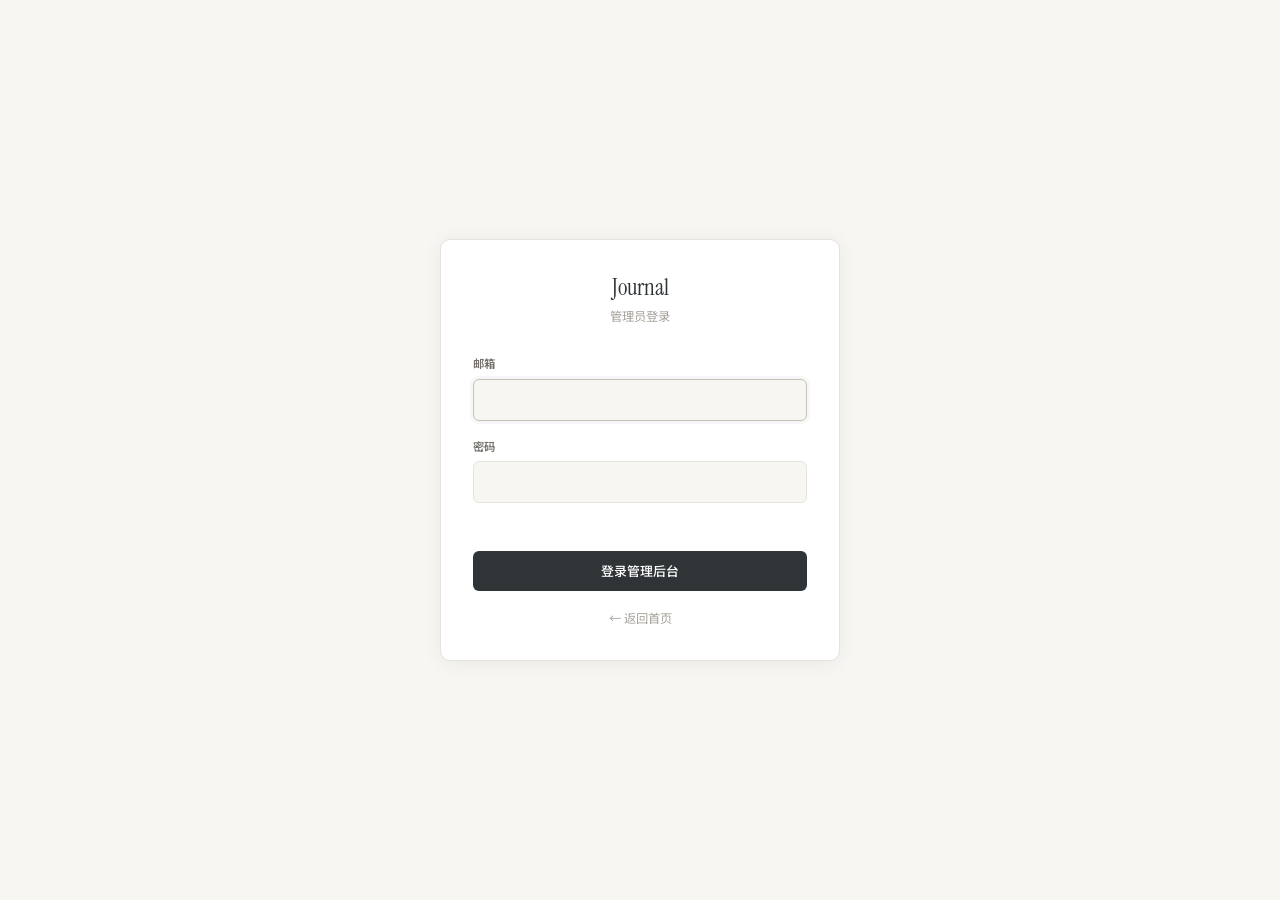
==== web/admin-login.html @ 35624777 "feat: implement admin review & audit system with dashboard, article approval workflow, and dark mode" ====
<!DOCTYPE html>
<html lang="zh-CN">
<head>
<meta charset="UTF-8">
<meta name="viewport" content="width=device-width, initial-scale=1.0">
<title>管理员登录 — Journal</title>
<link rel="preconnect" href="https://fonts.googleapis.com">
<link href="https://fonts.googleapis.com/css2?family=Instrument+Serif&family=Geist+Mono:wght@400;500&family=Noto+Sans+SC:wght@300;400;500;600&display=swap" rel="stylesheet">
<style>
  *, *::before, *::after { margin: 0; padding: 0; box-sizing: border-box; }

  :root {
    --canvas: #f7f6f3;
    --surface: #fff;
    --border: #e6e3dc;
    --text-primary: #2f3437;
    --text-secondary: #73706a;
    --text-tertiary: #a6a29a;
    --accent-red: #9f2f2d;
    --font-sans: 'Noto Sans SC','SF Pro Display','Helvetica Neue',sans-serif;
    --font-serif: 'Instrument Serif','Lyon Text',serif;
    --font-mono: 'Geist Mono','SF Mono',monospace;
  }

  html { font-size: 15px; -webkit-font-smoothing: antialiased; }
  body {
    min-height: 100vh;
    display: flex;
    align-items: center;
    justify-content: center;
    font-family: var(--font-sans);
    background: var(--canvas);
    color: var(--text-primary);
    line-height: 1.6;
  }

  .login-card {
    width: min(400px, calc(100% - 32px));
    padding: 36px 32px 32px;
    border: 1px solid var(--border);
    border-radius: 10px;
    background: var(--surface);
    box-shadow: 0 2px 20px rgba(0,0,0,0.06);
  }

  .login-brand {
    text-align: center;
    margin-bottom: 28px;
  }
  .login-brand a {
    font-family: var(--font-serif);
    font-size: 1.55rem;
    color: var(--text-primary);
    text-decoration: none;
    line-height: 1;
  }
  .login-brand p {
    margin-top: 6px;
    color: var(--text-tertiary);
    font-size: 0.82rem;
  }

  .form-group { margin-bottom: 16px; }
  .form-group label {
    display: block;
    margin-bottom: 6px;
    color: var(--text-secondary);
    font-size: 0.76rem;
    font-weight: 600;
  }
  .form-group input {
    width: 100%;
    padding: 10px 12px;
    border: 1px solid var(--border);
    border-radius: 6px;
    background: var(--canvas);
    font-family: var(--font-sans);
    font-size: 0.9rem;
    color: var(--text-primary);
    outline: none;
    transition: border-color 0.15s;
  }
  .form-group input:focus {
    border-color: #c7c1b7;
    box-shadow: 0 0 0 3px rgba(0,0,0,0.03);
  }

  .login-error {
    min-height: 20px;
    margin-bottom: 12px;
    color: var(--accent-red);
    font-size: 0.78rem;
    line-height: 1.4;
  }

  .login-submit {
    width: 100%;
    display: inline-flex;
    align-items: center;
    justify-content: center;
    gap: 8px;
    min-height: 40px;
    border: none;
    border-radius: 6px;
    background: var(--text-primary);
    color: #fff;
    cursor: pointer;
    font-family: var(--font-sans);
    font-size: 0.86rem;
    font-weight: 500;
    transition: background 0.15s, transform 0.1s;
  }
  .login-submit:hover { background: #3d4348; }
  .login-submit:active { transform: scale(0.98); }
  .login-submit:disabled { opacity: 0.6; cursor: default; }

  .login-back {
    display: block;
    margin-top: 18px;
    text-align: center;
    color: var(--text-tertiary);
    font-size: 0.82rem;
    text-decoration: none;
    transition: color 0.15s;
  }
  .login-back:hover { color: var(--text-primary); }

  .spinner {
    display: inline-block;
    width: 14px;
    height: 14px;
    border: 2px solid rgba(255,255,255,0.3);
    border-top-color: #fff;
    border-radius: 50%;
    animation: spin 0.6s linear infinite;
  }
  @keyframes spin { to { transform: rotate(360deg); } }
</style>
</head>
<body>
<div class="login-card">
  <div class="login-brand">
    <a href="/">Journal</a>
    <p>管理员登录</p>
  </div>
  <form id="login-form">
    <div class="form-group">
      <label for="email">邮箱</label>
      <input type="email" id="email" autocomplete="email" required autofocus>
    </div>
    <div class="form-group">
      <label for="password">密码</label>
      <input type="password" id="password" autocomplete="current-password" required>
    </div>
    <div class="login-error" id="login-error"></div>
    <button class="login-submit" type="submit">登录管理后台</button>
  </form>
  <a href="/" class="login-back">← 返回首页</a>
</div>

<script>
const API_BASE = '/api/v1';

// 显示从 admin.html 重定向过来的错误
const urlParams = new URLSearchParams(window.location.search);
const redirectError = urlParams.get('error');
if (redirectError) {
  document.getElementById('login-error').textContent = decodeURIComponent(redirectError);
}

document.getElementById('login-form').addEventListener('submit', async (event) => {
  event.preventDefault();
  const submitBtn = document.querySelector('.login-submit');
  const errorEl = document.getElementById('login-error');
  submitBtn.disabled = true;
  submitBtn.innerHTML = '<span class="spinner"></span>正在登录...';
  errorEl.textContent = '';

  try {
    const res = await fetch(`${API_BASE}/auth/login`, {
      method: 'POST',
      headers: { 'Content-Type': 'application/json' },
      body: JSON.stringify({
        email: document.getElementById('email').value.trim(),
        password: document.getElementById('password').value
      })
    });
    const body = await res.json().catch(() => ({}));
    if (!res.ok || body.code !== 0) {
      throw new Error(body.message || '登录失败');
    }

    localStorage.setItem('jwt_token', body.data.access_token);
    localStorage.setItem('refresh_token', body.data.refresh_token);

    // 验证管理员权限
    const profileRes = await fetch(`${API_BASE}/user/profile`, {
      headers: { Authorization: `Bearer ${body.data.access_token}` }
    });
    const profileBody = await profileRes.json();
    if (profileBody.code !== 0 || !profileBody.data || profileBody.data.role !== 'admin') {
      localStorage.removeItem('jwt_token');
      localStorage.removeItem('refresh_token');
      throw new Error('此账号没有管理员权限，请使用管理员账号登录。');
    }

    // 跳转到管理后台
    window.location.href = '/admin.html';
  } catch (error) {
    errorEl.textContent = error.message;
    submitBtn.disabled = false;
    submitBtn.textContent = '登录管理后台';
  }
});
</script>
</body>
</html>
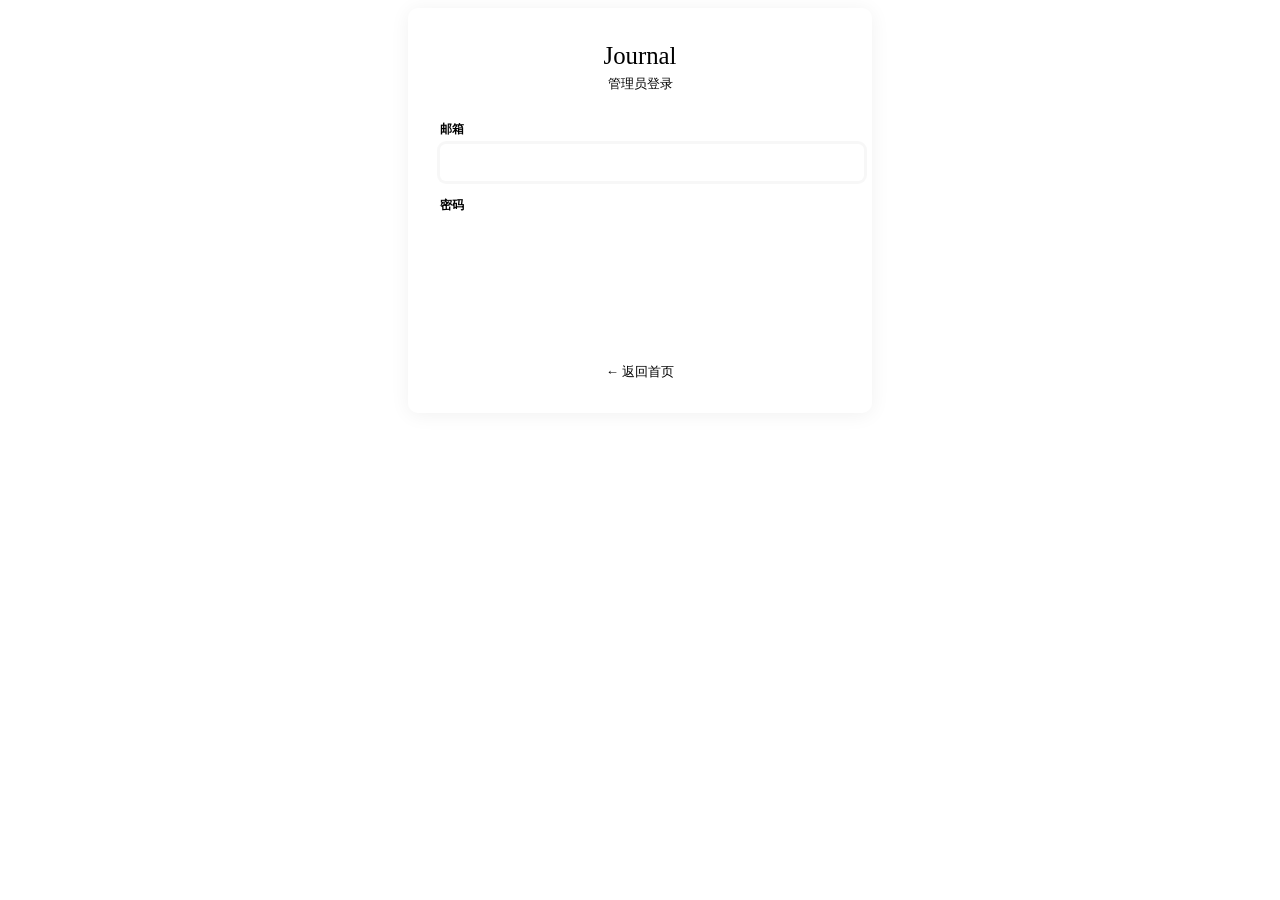
==== commit 5a2b0e10: "feat: add user profile page with my-articles and favorites tabs" ====
--- a/web/admin-login.html
+++ b/web/admin-login.html
@@ -6,32 +6,13 @@
 <title>管理员登录 — Journal</title>
 <link rel="preconnect" href="https://fonts.googleapis.com">
 <link href="https://fonts.googleapis.com/css2?family=Instrument+Serif&family=Geist+Mono:wght@400;500&family=Noto+Sans+SC:wght@300;400;500;600&display=swap" rel="stylesheet">
+<script src="/lib/phosphor-icons/index.js"></script>
+<link rel="stylesheet" href="/css/page-common.css">
 <style>
-  *, *::before, *::after { margin: 0; padding: 0; box-sizing: border-box; }
-
-  :root {
-    --canvas: #f7f6f3;
-    --surface: #fff;
-    --border: #e6e3dc;
-    --text-primary: #2f3437;
-    --text-secondary: #73706a;
-    --text-tertiary: #a6a29a;
-    --accent-red: #9f2f2d;
-    --font-sans: 'Noto Sans SC','SF Pro Display','Helvetica Neue',sans-serif;
-    --font-serif: 'Instrument Serif','Lyon Text',serif;
-    --font-mono: 'Geist Mono','SF Mono',monospace;
-  }
-
-  html { font-size: 15px; -webkit-font-smoothing: antialiased; }
-  body {
-    min-height: 100vh;
+  .page-shell {
     display: flex;
     align-items: center;
     justify-content: center;
-    font-family: var(--font-sans);
-    background: var(--canvas);
-    color: var(--text-primary);
-    line-height: 1.6;
   }
 
   .login-card {
@@ -138,30 +119,32 @@
 </style>
 </head>
 <body>
-<div class="login-card">
-  <div class="login-brand">
-    <a href="/">Journal</a>
-    <p>管理员登录</p>
+<div class="page-shell">
+  <div class="login-card">
+    <div class="login-brand">
+      <a href="/">Journal</a>
+      <p>管理员登录</p>
+    </div>
+    <form id="login-form">
+      <div class="form-group">
+        <label for="email">邮箱</label>
+        <input type="email" id="email" autocomplete="email" required autofocus>
+      </div>
+      <div class="form-group">
+        <label for="password">密码</label>
+        <input type="password" id="password" autocomplete="current-password" required>
+      </div>
+      <div class="login-error" id="login-error"></div>
+      <button class="login-submit" type="submit">登录管理后台</button>
+    </form>
+    <a href="/" class="login-back">← 返回首页</a>
   </div>
-  <form id="login-form">
-    <div class="form-group">
-      <label for="email">邮箱</label>
-      <input type="email" id="email" autocomplete="email" required autofocus>
-    </div>
-    <div class="form-group">
-      <label for="password">密码</label>
-      <input type="password" id="password" autocomplete="current-password" required>
-    </div>
-    <div class="login-error" id="login-error"></div>
-    <button class="login-submit" type="submit">登录管理后台</button>
-  </form>
-  <a href="/" class="login-back">← 返回首页</a>
 </div>
 
 <script>
 const API_BASE = '/api/v1';
 
-// 显示从 admin.html 重定向过来的错误
+// 显示从 admin-console 重定向过来的错误
 const urlParams = new URLSearchParams(window.location.search);
 const redirectError = urlParams.get('error');
 if (redirectError) {
@@ -205,7 +188,7 @@
     }
 
     // 跳转到管理后台
-    window.location.href = '/admin.html';
+    window.location.href = '/admin-console';
   } catch (error) {
     errorEl.textContent = error.message;
     submitBtn.disabled = false;
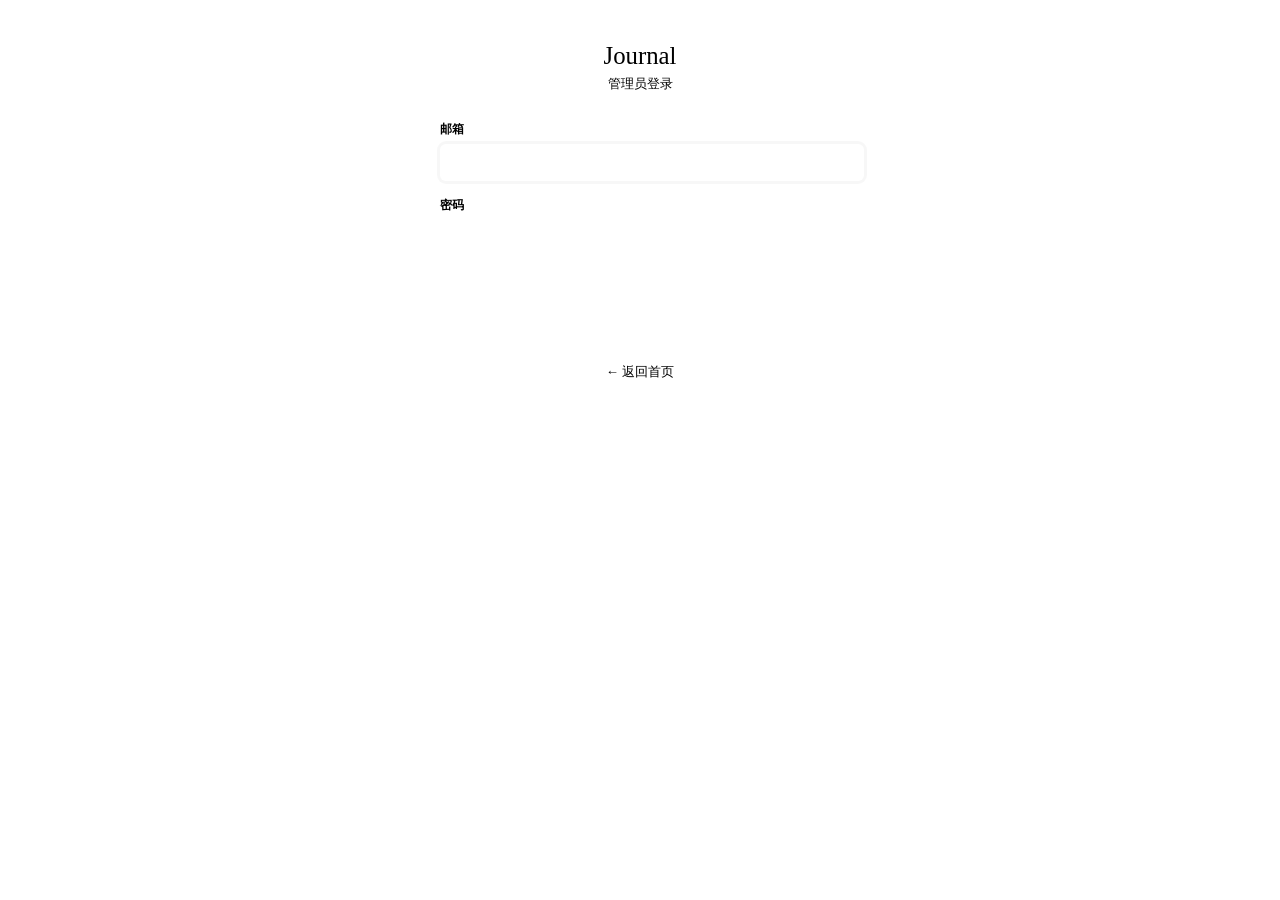
==== commit e8ba6b1e: "refactor: consolidate CSS design tokens into page-common.css and clean up duplicate styles" ====
--- a/web/admin-login.html
+++ b/web/admin-login.html
@@ -7,6 +7,7 @@
 <link rel="preconnect" href="https://fonts.googleapis.com">
 <link href="https://fonts.googleapis.com/css2?family=Instrument+Serif&family=Geist+Mono:wght@400;500&family=Noto+Sans+SC:wght@300;400;500;600&display=swap" rel="stylesheet">
 <script src="/lib/phosphor-icons/index.js"></script>
+<script src="/js/theme.js"></script>
 <link rel="stylesheet" href="/css/page-common.css">
 <style>
   .page-shell {
@@ -19,9 +20,8 @@
     width: min(400px, calc(100% - 32px));
     padding: 36px 32px 32px;
     border: 1px solid var(--border);
-    border-radius: 10px;
+    border-radius: 8px;
     background: var(--surface);
-    box-shadow: 0 2px 20px rgba(0,0,0,0.06);
   }
 
   .login-brand {
@@ -92,6 +92,8 @@
     transition: background 0.15s, transform 0.1s;
   }
   .login-submit:hover { background: #3d4348; }
+  :root[data-theme="dark"] .login-submit { color: #121416; }
+  :root[data-theme="dark"] .login-submit:hover { background: #ddd8ce; }
   .login-submit:active { transform: scale(0.98); }
   .login-submit:disabled { opacity: 0.6; cursor: default; }
 
